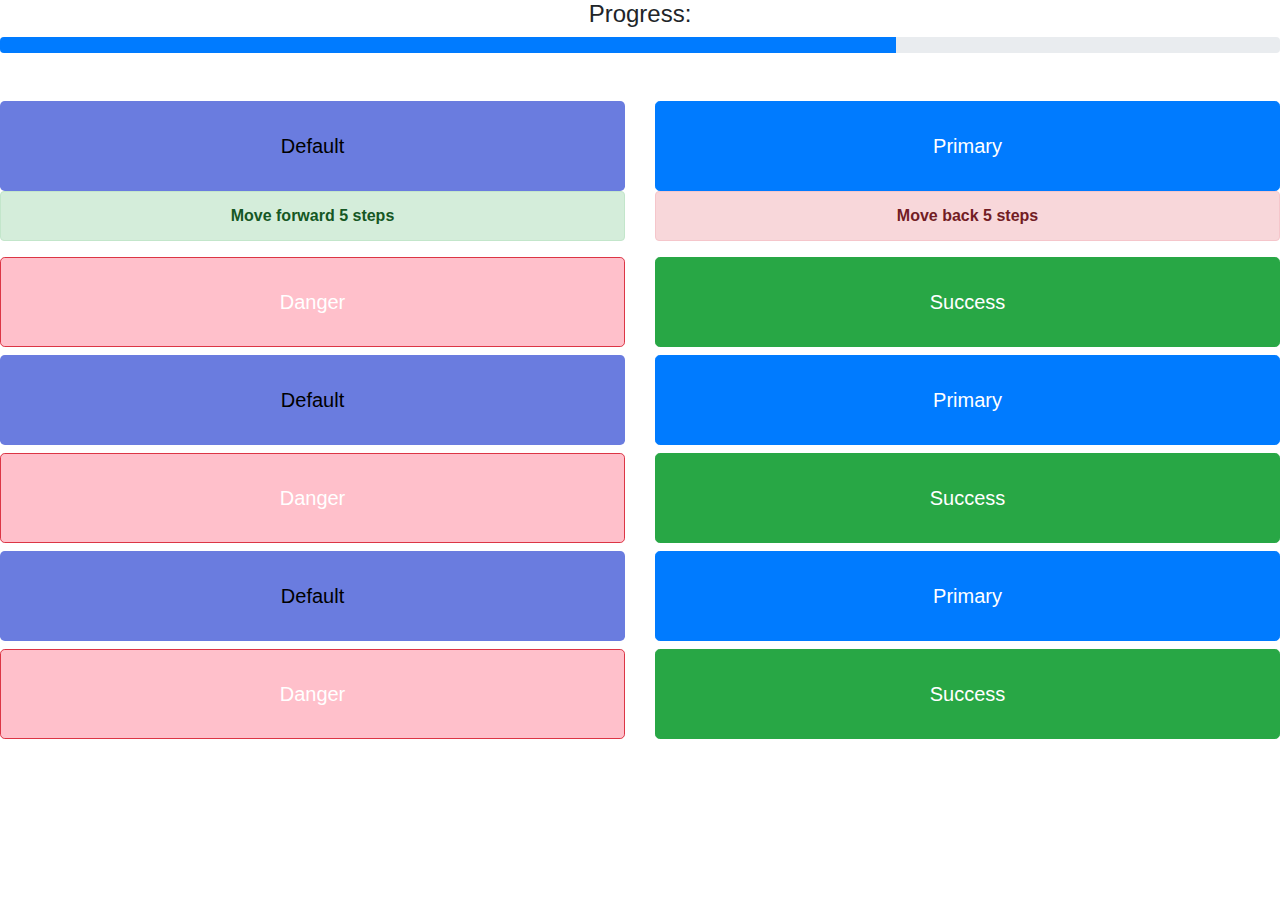
==== game.html @ 76229335 "Add files via upload" ====
<!doctype html>
<html lang="en">
  <head>
    <!-- Required meta tags -->
    <meta charset="utf-8">
    <meta name="viewport" content="width=device-width, initial-scale=1, shrink-to-fit=no">

    <!-- Bootstrap CSS -->
    <link rel="stylesheet" href="https://cdn.jsdelivr.net/npm/bootstrap@4.0.0/dist/css/bootstrap.min.css" integrity="sha384-Gn5384xqQ1aoWXA+058RXPxPg6fy4IWvTNh0E263XmFcJlSAwiGgFAW/dAiS6JXm" crossorigin="anonymous">

    <link rel="stylesheet" href="style2.css">

    <title>game</title>
  </head>
  <body>
    <h4>Progress:</h4>
    
    <div class="progress">
        <div class="progress-bar" role="progressbar" aria-valuenow="70"
        aria-valuemin="0" aria-valuemax="100" style="width:70%">
          <span class="sr-only">70% Complete</span>
        </div>
    </div> <br><br>

    <div class="row">
        <div class="col-sm-6">
            <button type="button" class="btn btn-default btn-lg btn-block">Default</button>
            <div class="alert alert-success">
                <strong>Move forward 5 steps</strong>
            </div>
            <button type="button" class="btn btn-danger btn-lg btn-block">Danger</button>
            <button type="button" class="btn btn-default btn-lg btn-block">Default</button>
            <button type="button" class="btn btn-danger btn-lg btn-block">Danger</button>
            <button type="button" class="btn btn-default btn-lg btn-block">Default</button>
            <button type="button" class="btn btn-danger btn-lg btn-block">Danger</button>
        </div>

        <div class="col-sm-6">
            <button type="button" class="btn btn-primary btn-lg btn-block">Primary</button>
            <div class="alert alert-danger">
                <strong>Move back 5 steps</strong>
            </div>
            <button type="button" class="btn btn-success btn-lg btn-block">Success</button>
            <button type="button" class="btn btn-primary btn-lg btn-block">Primary</button>
            <button type="button" class="btn btn-success btn-lg btn-block">Success</button>
            <button type="button" class="btn btn-primary btn-lg btn-block">Primary</button>
            <button type="button" class="btn btn-success btn-lg btn-block">Success</button>
        </div>
      </div>

    <!-- Optional JavaScript -->
    <!-- jQuery first, then Popper.js, then Bootstrap JS -->
    <script src="https://code.jquery.com/jquery-3.2.1.slim.min.js" integrity="sha384-KJ3o2DKtIkvYIK3UENzmM7KCkRr/rE9/Qpg6aAZGJwFDMVNA/GpGFF93hXpG5KkN" crossorigin="anonymous"></script>
    <script src="https://cdn.jsdelivr.net/npm/popper.js@1.12.9/dist/umd/popper.min.js" integrity="sha384-ApNbgh9B+Y1QKtv3Rn7W3mgPxhU9K/ScQsAP7hUibX39j7fakFPskvXusvfa0b4Q" crossorigin="anonymous"></script>
    <script src="https://cdn.jsdelivr.net/npm/bootstrap@4.0.0/dist/js/bootstrap.min.js" integrity="sha384-JZR6Spejh4U02d8jOt6vLEHfe/JQGiRRSQQxSfFWpi1MquVdAyjUar5+76PVCmYl" crossorigin="anonymous"></script>
  </body>
</html>
---- style2.css ----
body{
    text-align: center;
}

.btn-danger{
    background-color: pink;
}

.btn-default{
    background-color: rgba(47, 72, 211, 0.719);
}

.row button{
    height: 10vh;
}
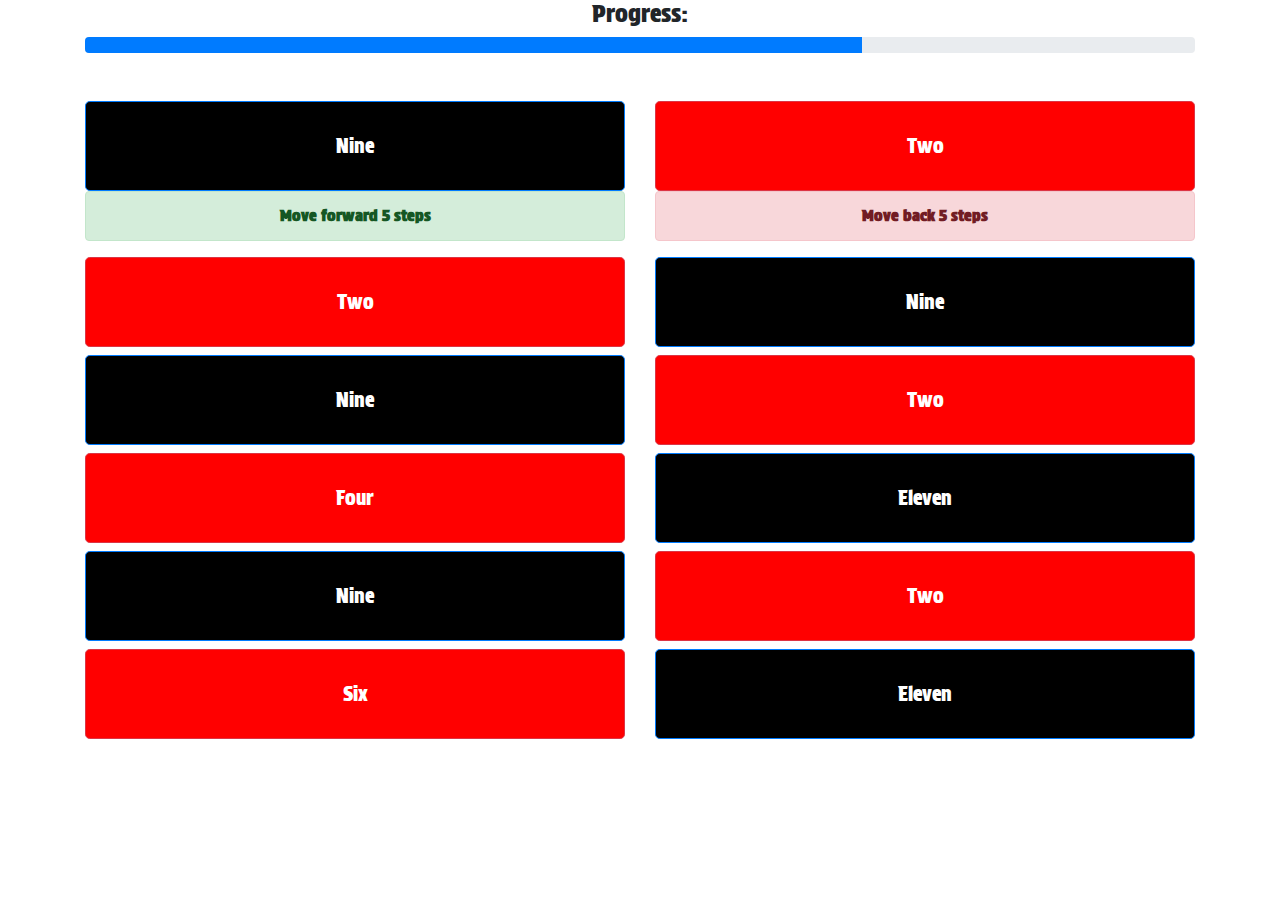
==== commit b2908f30: "Add files via upload" ====
--- a/game.html
+++ b/game.html
@@ -13,40 +13,44 @@
     <title>game</title>
   </head>
   <body>
-    <h4>Progress:</h4>
+    <div class="container">
+        <h4>Progress:</h4>
     
-    <div class="progress">
-        <div class="progress-bar" role="progressbar" aria-valuenow="70"
-        aria-valuemin="0" aria-valuemax="100" style="width:70%">
-          <span class="sr-only">70% Complete</span>
-        </div>
-    </div> <br><br>
+        <div class="progress">
+            <div class="progress-bar" role="progressbar" aria-valuenow="70"
+            aria-valuemin="0" aria-valuemax="100" style="width:70%">
+              <span class="sr-only">70% Complete</span>
+            </div>
+        </div> <br><br>
+    
+        <div class="row">
+            <div class="col-sm-6">
+                <button type="button" class="btn btn-primary btn-lg btn-block">Nine</button>
+                <div class="alert alert-success">
+                    <strong>Move forward 5 steps</strong>
+                </div>
+                <button type="button" class="btn btn-danger btn-lg btn-block">Two</button>
+                <button type="button" class="btn btn-primary btn-lg btn-block">Nine</button>
+                <button type="button" class="btn btn-danger btn-lg btn-block">Four</button>
+                <button type="button" class="btn btn-primary btn-lg btn-block">Nine</button>
+                <button type="button" class="btn btn-danger btn-lg btn-block">Six</button>
+            </div>
+    
+            <div class="col-sm-6">
+                <button type="button" class="btn btn-danger btn-lg btn-block">Two</button>
+                <div class="alert alert-danger">
+                    <strong>Move back 5 steps</strong>
+                </div>
+                <button type="button" class="btn btn-primary btn-lg btn-block">Nine</button>
+                <button type="button" class="btn btn-danger btn-lg btn-block">Two</button>
+                <button type="button" class="btn btn-primary btn-lg btn-block">Eleven</button>
+                <button type="button" class="btn btn-danger btn-lg btn-block">Two</button>
+                <button type="button" class="btn btn-primary btn-lg btn-block">Eleven</button>
+            </div>
+          </div>
 
-    <div class="row">
-        <div class="col-sm-6">
-            <button type="button" class="btn btn-default btn-lg btn-block">Default</button>
-            <div class="alert alert-success">
-                <strong>Move forward 5 steps</strong>
-            </div>
-            <button type="button" class="btn btn-danger btn-lg btn-block">Danger</button>
-            <button type="button" class="btn btn-default btn-lg btn-block">Default</button>
-            <button type="button" class="btn btn-danger btn-lg btn-block">Danger</button>
-            <button type="button" class="btn btn-default btn-lg btn-block">Default</button>
-            <button type="button" class="btn btn-danger btn-lg btn-block">Danger</button>
-        </div>
-
-        <div class="col-sm-6">
-            <button type="button" class="btn btn-primary btn-lg btn-block">Primary</button>
-            <div class="alert alert-danger">
-                <strong>Move back 5 steps</strong>
-            </div>
-            <button type="button" class="btn btn-success btn-lg btn-block">Success</button>
-            <button type="button" class="btn btn-primary btn-lg btn-block">Primary</button>
-            <button type="button" class="btn btn-success btn-lg btn-block">Success</button>
-            <button type="button" class="btn btn-primary btn-lg btn-block">Primary</button>
-            <button type="button" class="btn btn-success btn-lg btn-block">Success</button>
-        </div>
-      </div>
+    </div>
+  
 
     <!-- Optional JavaScript -->
     <!-- jQuery first, then Popper.js, then Bootstrap JS -->
--- a/style2.css
+++ b/style2.css
@@ -1,13 +1,18 @@
+@import url('https://fonts.googleapis.com/css2?family=Protest+Strike&display=swap');
+
 body{
     text-align: center;
+    font-family: 'Protest Strike', sans-serif;
 }
 
 .btn-danger{
-    background-color: pink;
+    background-color: red;
+    color: white;
 }
 
-.btn-default{
-    background-color: rgba(47, 72, 211, 0.719);
+.btn-primary{
+    background-color: black;
+    color: white;
 }
 
 .row button{
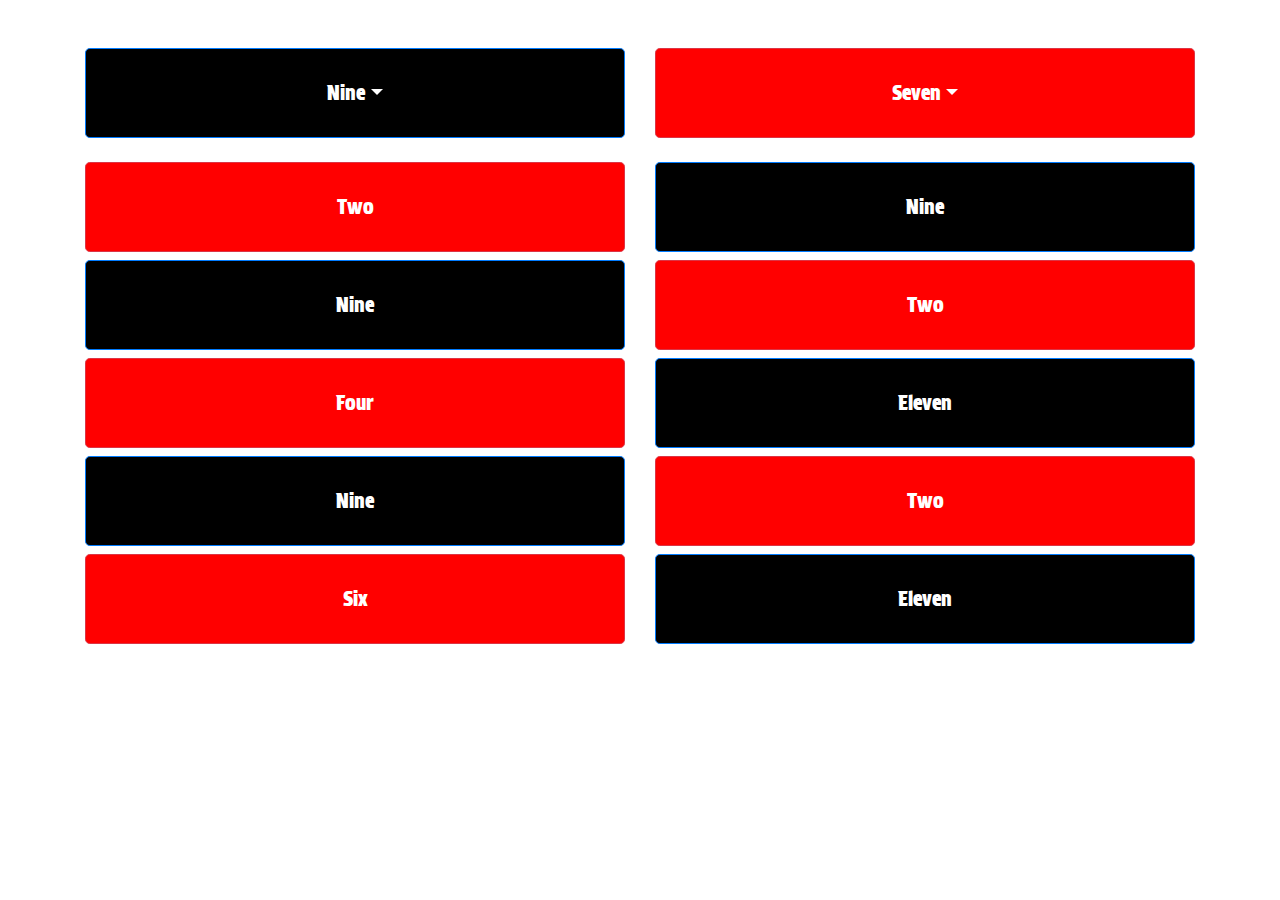
==== commit 0640409d: "Add files via upload" ====
--- a/game.html
+++ b/game.html
@@ -14,21 +14,20 @@
   </head>
   <body>
     <div class="container">
-        <h4>Progress:</h4>
-    
-        <div class="progress">
-            <div class="progress-bar" role="progressbar" aria-valuenow="70"
-            aria-valuemin="0" aria-valuemax="100" style="width:70%">
-              <span class="sr-only">70% Complete</span>
-            </div>
-        </div> <br><br>
+        <br><br>
     
         <div class="row">
             <div class="col-sm-6">
-                <button type="button" class="btn btn-primary btn-lg btn-block">Nine</button>
-                <div class="alert alert-success">
-                    <strong>Move forward 5 steps</strong>
-                </div>
+                <div class="dropdown">
+                    <button type="button" class="btn btn-primary btn-lg btn-block dropdown-toggle" data-toggle="dropdown">Nine</button>
+                    <span class="caret"></span></button>
+                    <div class="dropdown-menu">
+                      <div class="alert">
+                        <strong>Move forward 5 steps</strong>
+                    </div>
+                    </div>
+                  </div>
+                  <br>
                 <button type="button" class="btn btn-danger btn-lg btn-block">Two</button>
                 <button type="button" class="btn btn-primary btn-lg btn-block">Nine</button>
                 <button type="button" class="btn btn-danger btn-lg btn-block">Four</button>
@@ -37,10 +36,16 @@
             </div>
     
             <div class="col-sm-6">
-                <button type="button" class="btn btn-danger btn-lg btn-block">Two</button>
-                <div class="alert alert-danger">
-                    <strong>Move back 5 steps</strong>
-                </div>
+                <div class="dropdown">
+                    <button type="button" class="btn btn-danger btn-lg btn-block dropdown-toggle" data-toggle="dropdown">Seven</button>
+                    <span class="caret"></span></button>
+                    <div class="dropdown-menu">
+                        <div class="alert">
+                            <strong>Move back 5 steps</strong>
+                        </div>
+                    </div>
+                  </div>
+                  <br>
                 <button type="button" class="btn btn-primary btn-lg btn-block">Nine</button>
                 <button type="button" class="btn btn-danger btn-lg btn-block">Two</button>
                 <button type="button" class="btn btn-primary btn-lg btn-block">Eleven</button>
@@ -51,6 +56,7 @@
 
     </div>
   
+    <script type="text/javascript" src="script.js"></script>
 
     <!-- Optional JavaScript -->
     <!-- jQuery first, then Popper.js, then Bootstrap JS -->
--- a/style2.css
+++ b/style2.css
@@ -4,17 +4,19 @@
     text-align: center;
     font-family: 'Protest Strike', sans-serif;
 }
-
 .btn-danger{
     background-color: red;
     color: white;
 }
-
 .btn-primary{
     background-color: black;
     color: white;
 }
-
 .row button{
     height: 10vh;
+}
+
+.dropdown-menu{
+    width: 65vh;
+    height: 8vh;
 }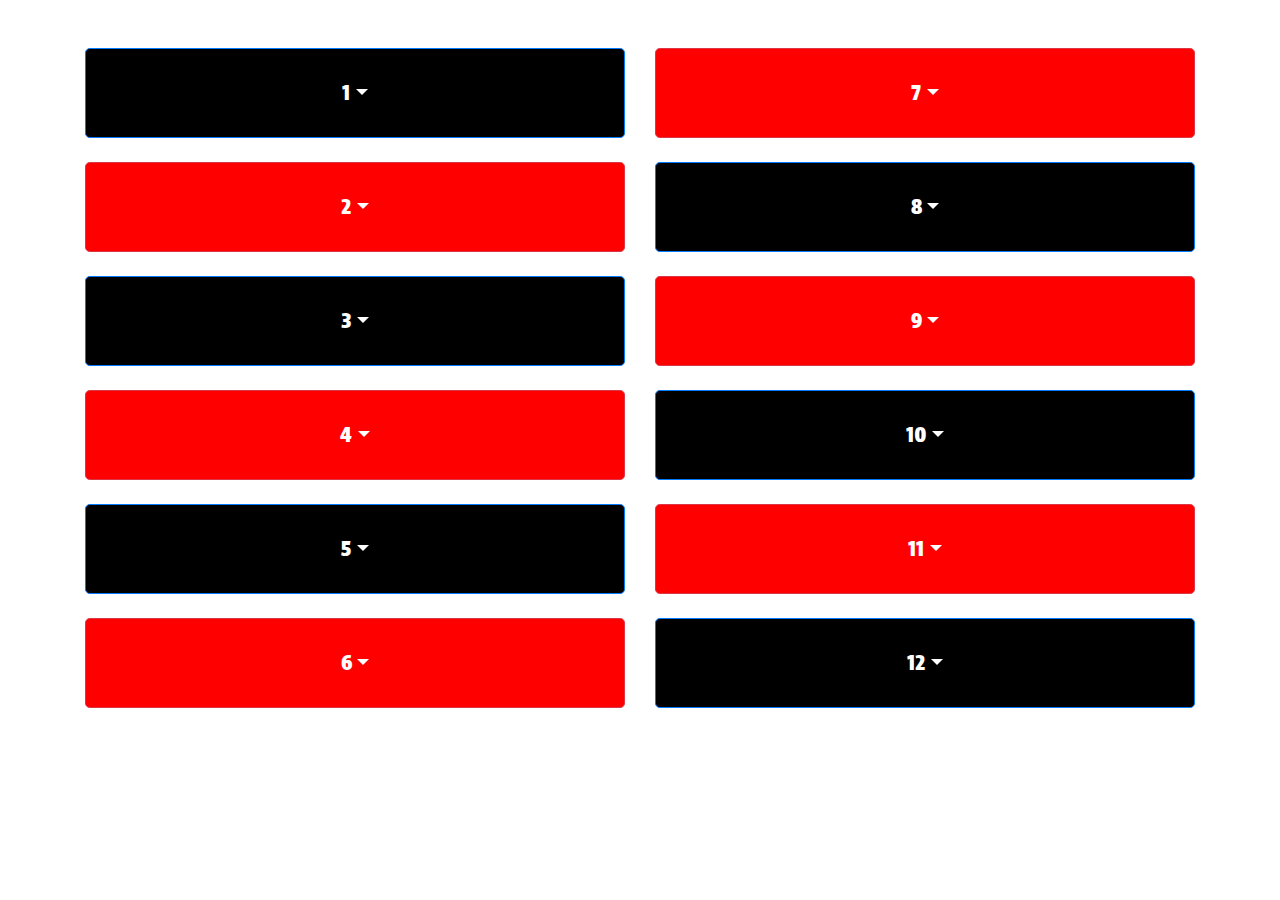
==== commit 8076ec7e: "Add files via upload" ====
--- a/game.html
+++ b/game.html
@@ -19,38 +19,128 @@
         <div class="row">
             <div class="col-sm-6">
                 <div class="dropdown">
-                    <button type="button" class="btn btn-primary btn-lg btn-block dropdown-toggle" data-toggle="dropdown">Nine</button>
-                    <span class="caret"></span></button>
+                    <button type="button" class="btn btn-primary btn-lg btn-block dropdown-toggle" data-toggle="dropdown" onclick = "displayNumber()">1</button>
+                    <!-- <span class="caret"></span></button> -->
                     <div class="dropdown-menu">
-                      <div class="alert">
-                        <strong>Move forward 5 steps</strong>
+                      <div class="alert alert-success">
+                        <div id="number1"></div>
                     </div>
                     </div>
                   </div>
                   <br>
-                <button type="button" class="btn btn-danger btn-lg btn-block">Two</button>
-                <button type="button" class="btn btn-primary btn-lg btn-block">Nine</button>
-                <button type="button" class="btn btn-danger btn-lg btn-block">Four</button>
-                <button type="button" class="btn btn-primary btn-lg btn-block">Nine</button>
-                <button type="button" class="btn btn-danger btn-lg btn-block">Six</button>
+                  <div class="dropdown">
+                    <button type="button" class="btn btn-danger btn-lg btn-block dropdown-toggle" data-toggle="dropdown" onclick = "displayNumber()">2</button>
+                    <span class="caret"></span></button>
+                    <div class="dropdown-menu">
+                        <div class="alert alert-success">
+                          <div id="number2"></div>
+                        </div>
+                    </div>
+                  </div>
+                  <br>
+                <div class="dropdown">
+                    <button type="button" class="btn btn-primary btn-lg btn-block dropdown-toggle" data-toggle="dropdown" onclick = "displayNumber()">3</button>
+                    <span class="caret"></span></button>
+                    <div class="dropdown-menu">
+                      <div class="alert alert-danger">
+                        <div id="number3"></div>
+                    </div>
+                    </div>
+                  </div>
+                  <br>
+                  <div class="dropdown">
+                    <button type="button" class="btn btn-danger btn-lg btn-block dropdown-toggle" data-toggle="dropdown" onclick = "displayNumber()">4</button>
+                    <span class="caret"></span></button>
+                    <div class="dropdown-menu">
+                        <div class="alert alert-success">
+                          <div id="number4"></div>
+                        </div>
+                    </div>
+                  </div>
+                  <br>
+                <div class="dropdown">
+                    <button type="button" class="btn btn-primary btn-lg btn-block dropdown-toggle" data-toggle="dropdown" onclick = "displayNumber()">5</button>
+                    <span class="caret"></span></button>
+                    <div class="dropdown-menu">
+                      <div class="alert alert-success">
+                        <div id="number5"></div>
+                    </div>
+                    </div>
+                  </div>
+                  <br>
+                  <div class="dropdown">
+                    <button type="button" class="btn btn-danger btn-lg btn-block dropdown-toggle" data-toggle="dropdown" onclick = "displayNumber()">6</button>
+                    <span class="caret"></span></button>
+                    <div class="dropdown-menu">
+                        <div class="alert alert-success">
+                          <div id="number6"></div>
+                        </div>
+                    </div>
+                  </div>
+                  <br>
             </div>
     
             <div class="col-sm-6">
                 <div class="dropdown">
-                    <button type="button" class="btn btn-danger btn-lg btn-block dropdown-toggle" data-toggle="dropdown">Seven</button>
+                    <button type="button" class="btn btn-danger btn-lg btn-block dropdown-toggle" data-toggle="dropdown" onclick = "displayNumber()">7</button>
                     <span class="caret"></span></button>
                     <div class="dropdown-menu">
-                        <div class="alert">
-                            <strong>Move back 5 steps</strong>
+                        <div class="alert alert-danger">
+                          <div id="number7"></div>
                         </div>
                     </div>
                   </div>
                   <br>
-                <button type="button" class="btn btn-primary btn-lg btn-block">Nine</button>
-                <button type="button" class="btn btn-danger btn-lg btn-block">Two</button>
-                <button type="button" class="btn btn-primary btn-lg btn-block">Eleven</button>
-                <button type="button" class="btn btn-danger btn-lg btn-block">Two</button>
-                <button type="button" class="btn btn-primary btn-lg btn-block">Eleven</button>
+                  <div class="dropdown">
+                    <button type="button" class="btn btn-primary btn-lg btn-block dropdown-toggle" data-toggle="dropdown" onclick = "displayNumber()">8</button>
+                    <span class="caret"></span></button>
+                    <div class="dropdown-menu">
+                      <div class="alert alert-success">
+                        <div id="number8"></div>
+                    </div>
+                    </div>
+                  </div>
+                  <br>
+                <div class="dropdown">
+                    <button type="button" class="btn btn-danger btn-lg btn-block dropdown-toggle" data-toggle="dropdown" onclick = "displayNumber()">9</button>
+                    <span class="caret"></span></button>
+                    <div class="dropdown-menu">
+                        <div class="alert alert-success">
+                          <div id="number9"></div>
+                        </div>
+                    </div>
+                  </div>
+                  <br>
+                  <div class="dropdown">
+                    <button type="button" class="btn btn-primary btn-lg btn-block dropdown-toggle" data-toggle="dropdown" onclick = "displayNumber()">10</button>
+                    <span class="caret"></span></button>
+                    <div class="dropdown-menu">
+                      <div class="alert alert-success">
+                        <div id="number10"></div>
+                    </div>
+                    </div>
+                  </div>
+                  <br>
+                <div class="dropdown">
+                    <button type="button" class="btn btn-danger btn-lg btn-block dropdown-toggle" data-toggle="dropdown" onclick = "displayNumber()">11</button>
+                    <span class="caret"></span></button>
+                    <div class="dropdown-menu">
+                        <div class="alert alert-danger">
+                          <div id="number11"></div>
+                        </div>
+                    </div>
+                  </div>
+                  <br>
+                  <div class="dropdown">
+                    <button type="button" class="btn btn-primary btn-lg btn-block dropdown-toggle" data-toggle="dropdown" onclick = "displayNumber()">12</button>
+                    <span class="caret"></span></button>
+                    <div class="dropdown-menu">
+                      <div class="alert alert-success">
+                        <div id="number12"></div>
+                    </div>
+                    </div>
+                  </div>
+                  <br>
             </div>
           </div>
 
--- a/style2.css
+++ b/style2.css
@@ -19,4 +19,4 @@
 .dropdown-menu{
     width: 65vh;
     height: 8vh;
-}+}
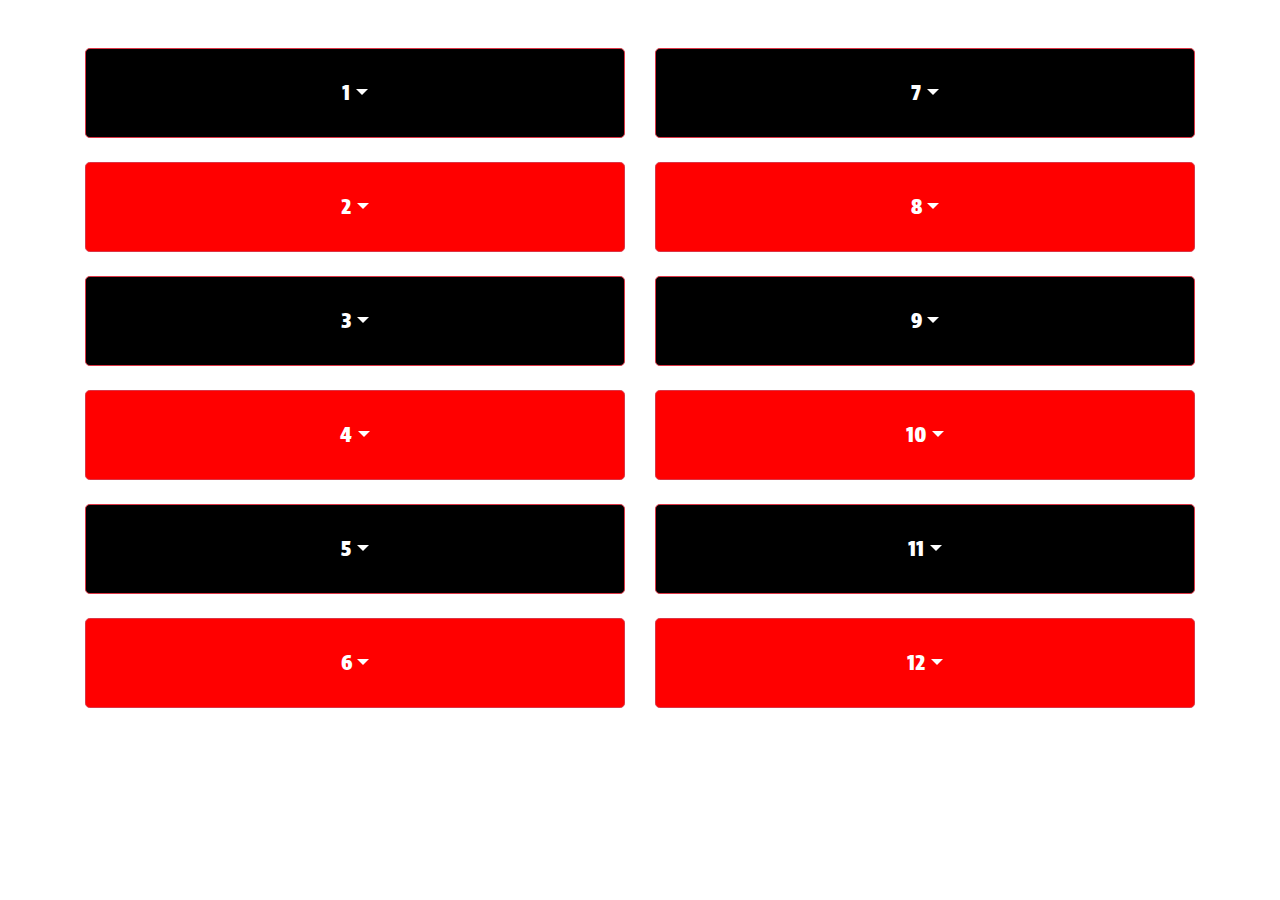
==== commit d5cdb6b3: "Add files via upload" ====
--- a/game.html
+++ b/game.html
@@ -19,8 +19,7 @@
         <div class="row">
             <div class="col-sm-6">
                 <div class="dropdown">
-                    <button type="button" class="btn btn-primary btn-lg btn-block dropdown-toggle" data-toggle="dropdown" onclick = "displayNumber()">1</button>
-                    <!-- <span class="caret"></span></button> -->
+                    <button type="button" id="buttonColor" class="btn btn-danger btn-lg btn-block dropdown-toggle" data-toggle="dropdown" onclick = "displayNumber()">1</button>
                     <div class="dropdown-menu">
                       <div class="alert alert-success">
                         <div id="number1"></div>
@@ -30,7 +29,6 @@
                   <br>
                   <div class="dropdown">
                     <button type="button" class="btn btn-danger btn-lg btn-block dropdown-toggle" data-toggle="dropdown" onclick = "displayNumber()">2</button>
-                    <span class="caret"></span></button>
                     <div class="dropdown-menu">
                         <div class="alert alert-success">
                           <div id="number2"></div>
@@ -39,8 +37,7 @@
                   </div>
                   <br>
                 <div class="dropdown">
-                    <button type="button" class="btn btn-primary btn-lg btn-block dropdown-toggle" data-toggle="dropdown" onclick = "displayNumber()">3</button>
-                    <span class="caret"></span></button>
+                    <button type="button" id="buttonColor" class="btn btn-danger btn-lg btn-block dropdown-toggle" data-toggle="dropdown" onclick = "displayNumber()">3</button>
                     <div class="dropdown-menu">
                       <div class="alert alert-danger">
                         <div id="number3"></div>
@@ -50,7 +47,6 @@
                   <br>
                   <div class="dropdown">
                     <button type="button" class="btn btn-danger btn-lg btn-block dropdown-toggle" data-toggle="dropdown" onclick = "displayNumber()">4</button>
-                    <span class="caret"></span></button>
                     <div class="dropdown-menu">
                         <div class="alert alert-success">
                           <div id="number4"></div>
@@ -59,8 +55,7 @@
                   </div>
                   <br>
                 <div class="dropdown">
-                    <button type="button" class="btn btn-primary btn-lg btn-block dropdown-toggle" data-toggle="dropdown" onclick = "displayNumber()">5</button>
-                    <span class="caret"></span></button>
+                    <button type="button" id="buttonColor" class="btn btn-danger btn-lg btn-block dropdown-toggle" data-toggle="dropdown" onclick = "displayNumber()">5</button>
                     <div class="dropdown-menu">
                       <div class="alert alert-success">
                         <div id="number5"></div>
@@ -70,7 +65,6 @@
                   <br>
                   <div class="dropdown">
                     <button type="button" class="btn btn-danger btn-lg btn-block dropdown-toggle" data-toggle="dropdown" onclick = "displayNumber()">6</button>
-                    <span class="caret"></span></button>
                     <div class="dropdown-menu">
                         <div class="alert alert-success">
                           <div id="number6"></div>
@@ -82,8 +76,7 @@
     
             <div class="col-sm-6">
                 <div class="dropdown">
-                    <button type="button" class="btn btn-danger btn-lg btn-block dropdown-toggle" data-toggle="dropdown" onclick = "displayNumber()">7</button>
-                    <span class="caret"></span></button>
+                    <button type="button" id="buttonColor" class="btn btn-danger btn-lg btn-block dropdown-toggle" data-toggle="dropdown" onclick = "displayNumber()">7</button>
                     <div class="dropdown-menu">
                         <div class="alert alert-danger">
                           <div id="number7"></div>
@@ -92,8 +85,7 @@
                   </div>
                   <br>
                   <div class="dropdown">
-                    <button type="button" class="btn btn-primary btn-lg btn-block dropdown-toggle" data-toggle="dropdown" onclick = "displayNumber()">8</button>
-                    <span class="caret"></span></button>
+                    <button type="button" class="btn btn-danger btn-lg btn-block dropdown-toggle" data-toggle="dropdown" onclick = "displayNumber()">8</button>
                     <div class="dropdown-menu">
                       <div class="alert alert-success">
                         <div id="number8"></div>
@@ -102,8 +94,7 @@
                   </div>
                   <br>
                 <div class="dropdown">
-                    <button type="button" class="btn btn-danger btn-lg btn-block dropdown-toggle" data-toggle="dropdown" onclick = "displayNumber()">9</button>
-                    <span class="caret"></span></button>
+                    <button type="button" id="buttonColor" class="btn btn-danger btn-lg btn-block dropdown-toggle" data-toggle="dropdown" onclick = "displayNumber()">9</button>
                     <div class="dropdown-menu">
                         <div class="alert alert-success">
                           <div id="number9"></div>
@@ -112,8 +103,7 @@
                   </div>
                   <br>
                   <div class="dropdown">
-                    <button type="button" class="btn btn-primary btn-lg btn-block dropdown-toggle" data-toggle="dropdown" onclick = "displayNumber()">10</button>
-                    <span class="caret"></span></button>
+                    <button type="button" class="btn btn-danger btn-lg btn-block dropdown-toggle" data-toggle="dropdown" onclick = "displayNumber()">10</button>
                     <div class="dropdown-menu">
                       <div class="alert alert-success">
                         <div id="number10"></div>
@@ -122,8 +112,7 @@
                   </div>
                   <br>
                 <div class="dropdown">
-                    <button type="button" class="btn btn-danger btn-lg btn-block dropdown-toggle" data-toggle="dropdown" onclick = "displayNumber()">11</button>
-                    <span class="caret"></span></button>
+                    <button type="button" id="buttonColor" class="btn btn-danger btn-lg btn-block dropdown-toggle" data-toggle="dropdown" onclick = "displayNumber()">11</button>
                     <div class="dropdown-menu">
                         <div class="alert alert-danger">
                           <div id="number11"></div>
@@ -132,8 +121,7 @@
                   </div>
                   <br>
                   <div class="dropdown">
-                    <button type="button" class="btn btn-primary btn-lg btn-block dropdown-toggle" data-toggle="dropdown" onclick = "displayNumber()">12</button>
-                    <span class="caret"></span></button>
+                    <button type="button" class="btn btn-danger btn-lg btn-block dropdown-toggle" data-toggle="dropdown" onclick = "displayNumber()">12</button>
                     <div class="dropdown-menu">
                       <div class="alert alert-success">
                         <div id="number12"></div>
--- a/style2.css
+++ b/style2.css
@@ -8,15 +8,14 @@
     background-color: red;
     color: white;
 }
-.btn-primary{
+#buttonColor{
     background-color: black;
     color: white;
 }
 .row button{
     height: 10vh;
 }
-
 .dropdown-menu{
-    width: 65vh;
+    width: 100%;
     height: 8vh;
 }
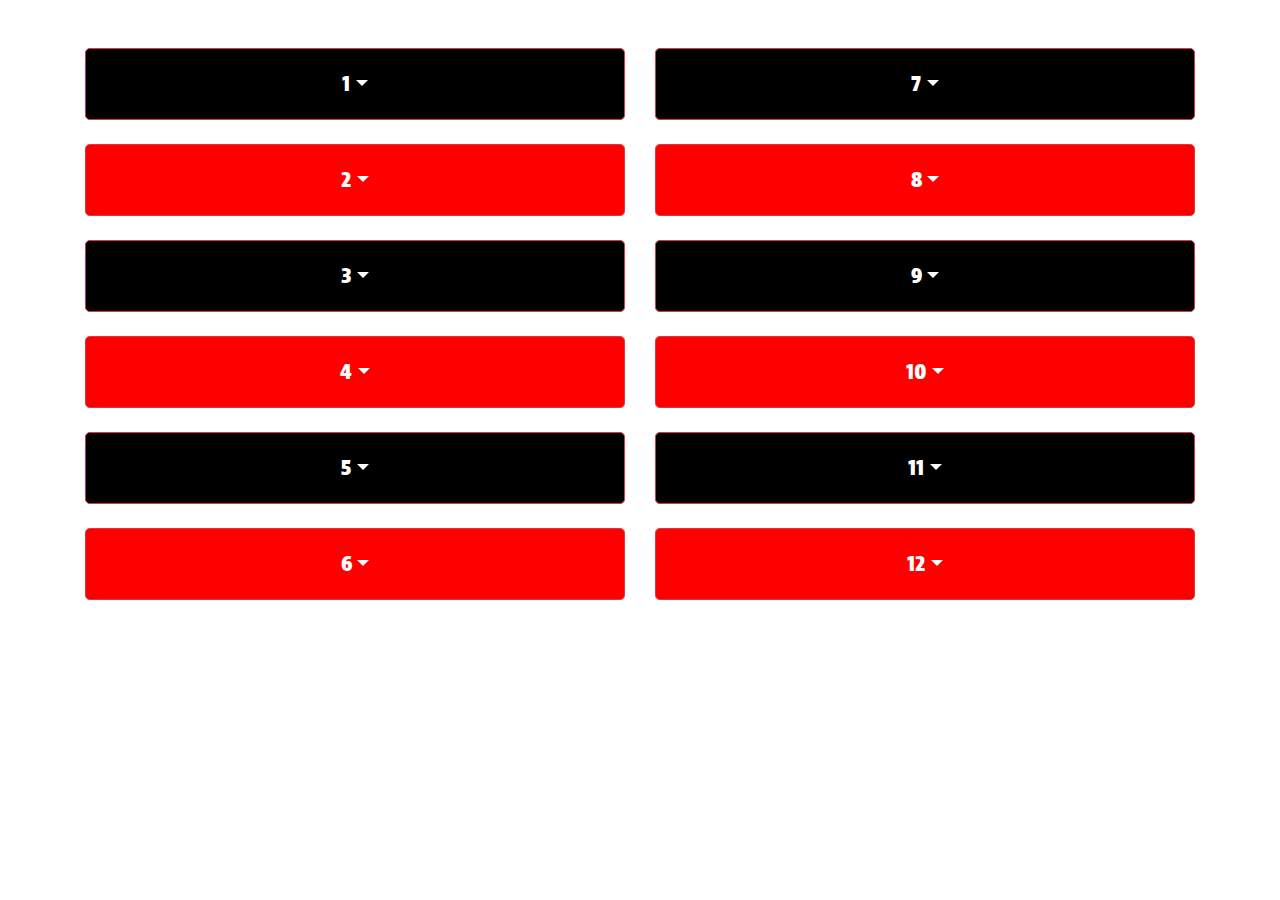
==== commit 84541223: "Add files via upload" ====
--- a/game.html
+++ b/game.html
@@ -1,15 +1,10 @@
 <!doctype html>
 <html lang="en">
   <head>
-    <!-- Required meta tags -->
     <meta charset="utf-8">
     <meta name="viewport" content="width=device-width, initial-scale=1, shrink-to-fit=no">
-
-    <!-- Bootstrap CSS -->
     <link rel="stylesheet" href="https://cdn.jsdelivr.net/npm/bootstrap@4.0.0/dist/css/bootstrap.min.css" integrity="sha384-Gn5384xqQ1aoWXA+058RXPxPg6fy4IWvTNh0E263XmFcJlSAwiGgFAW/dAiS6JXm" crossorigin="anonymous">
-
     <link rel="stylesheet" href="style2.css">
-
     <title>game</title>
   </head>
   <body>
--- a/style2.css
+++ b/style2.css
@@ -13,9 +13,12 @@
     color: white;
 }
 .row button{
-    height: 10vh;
+    height: 8vh;
 }
 .dropdown-menu{
     width: 100%;
     height: 8vh;
 }
+#number1, #number2, #number3, #number4, #number5, #number6, #number7, #number8, #number9, #number10, #number11, #number12{
+    font-size: 2.3vh;
+}
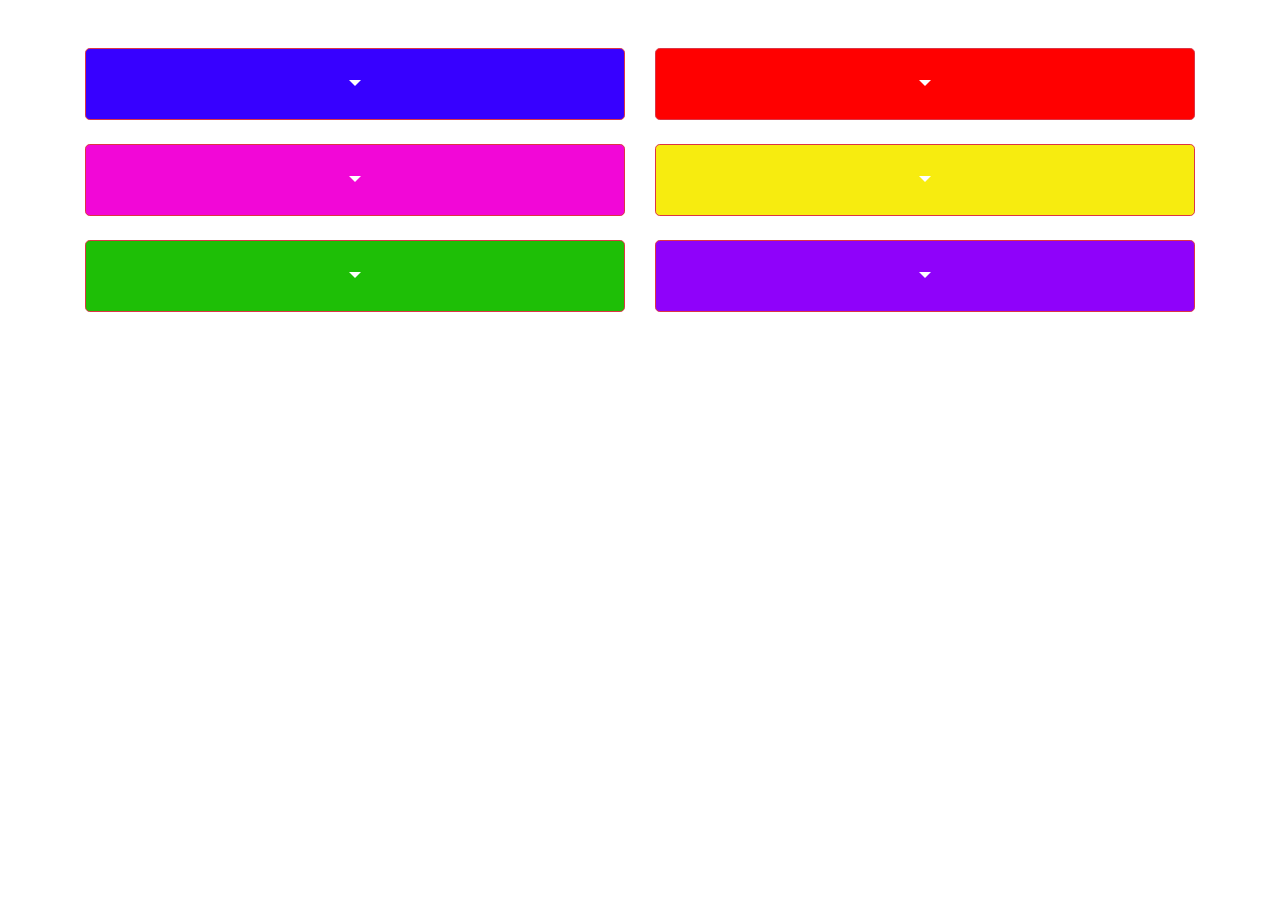
==== commit 6e7d27c3: "Add files via upload" ====
--- a/game.html
+++ b/game.html
@@ -13,17 +13,16 @@
     
         <div class="row">
             <div class="col-sm-6">
-                <div class="dropdown">
-                    <button type="button" id="buttonColor" class="btn btn-danger btn-lg btn-block dropdown-toggle" data-toggle="dropdown" onclick = "displayNumber()">1</button>
+                <!-- <div class="dropdown">
+                    <button type="button" id="buttonColor" class="btn btn-danger btn-lg btn-block dropdown-toggle" data-toggle="dropdown" onclick = "displayNumber()"></button>
                     <div class="dropdown-menu">
                       <div class="alert alert-success">
                         <div id="number1"></div>
                     </div>
                     </div>
-                  </div>
-                  <br>
+                  </div> -->
                   <div class="dropdown">
-                    <button type="button" class="btn btn-danger btn-lg btn-block dropdown-toggle" data-toggle="dropdown" onclick = "displayNumber()">2</button>
+                    <button type="button" id="color1" class="btn btn-danger btn-lg btn-block dropdown-toggle" data-toggle="dropdown" onclick = "displayNumber()"></button>
                     <div class="dropdown-menu">
                         <div class="alert alert-success">
                           <div id="number2"></div>
@@ -31,35 +30,33 @@
                     </div>
                   </div>
                   <br>
-                <div class="dropdown">
-                    <button type="button" id="buttonColor" class="btn btn-danger btn-lg btn-block dropdown-toggle" data-toggle="dropdown" onclick = "displayNumber()">3</button>
+                <!-- <div class="dropdown">
+                    <button type="button" id="buttonColor" class="btn btn-danger btn-lg btn-block dropdown-toggle" data-toggle="dropdown" onclick = "displayNumber()"></button>
                     <div class="dropdown-menu">
                       <div class="alert alert-danger">
                         <div id="number3"></div>
                     </div>
                     </div>
-                  </div>
-                  <br>
+                  </div> -->
                   <div class="dropdown">
-                    <button type="button" class="btn btn-danger btn-lg btn-block dropdown-toggle" data-toggle="dropdown" onclick = "displayNumber()">4</button>
+                    <button type="button" id = "color2" class="btn btn-danger btn-lg btn-block dropdown-toggle" data-toggle="dropdown" onclick = "displayNumber()"></button>
                     <div class="dropdown-menu">
-                        <div class="alert alert-success">
+                        <div class="alert alert-danger">
                           <div id="number4"></div>
                         </div>
                     </div>
                   </div>
                   <br>
-                <div class="dropdown">
-                    <button type="button" id="buttonColor" class="btn btn-danger btn-lg btn-block dropdown-toggle" data-toggle="dropdown" onclick = "displayNumber()">5</button>
+                <!-- <div class="dropdown">
+                    <button type="button" id="buttonColor" class="btn btn-danger btn-lg btn-block dropdown-toggle" data-toggle="dropdown" onclick = "displayNumber()"></button>
                     <div class="dropdown-menu">
                       <div class="alert alert-success">
                         <div id="number5"></div>
                     </div>
                     </div>
-                  </div>
-                  <br>
+                  </div> -->
                   <div class="dropdown">
-                    <button type="button" class="btn btn-danger btn-lg btn-block dropdown-toggle" data-toggle="dropdown" onclick = "displayNumber()">6</button>
+                    <button type="button" id = "color3" class="btn btn-danger btn-lg btn-block dropdown-toggle" data-toggle="dropdown" onclick = "displayNumber()"></button>
                     <div class="dropdown-menu">
                         <div class="alert alert-success">
                           <div id="number6"></div>
@@ -70,17 +67,16 @@
             </div>
     
             <div class="col-sm-6">
-                <div class="dropdown">
-                    <button type="button" id="buttonColor" class="btn btn-danger btn-lg btn-block dropdown-toggle" data-toggle="dropdown" onclick = "displayNumber()">7</button>
+                <!-- <div class="dropdown">
+                    <button type="button" id="buttonColor" class="btn btn-danger btn-lg btn-block dropdown-toggle" data-toggle="dropdown" onclick = "displayNumber()"></button>
                     <div class="dropdown-menu">
                         <div class="alert alert-danger">
                           <div id="number7"></div>
                         </div>
                     </div>
-                  </div>
-                  <br>
+                  </div> -->
                   <div class="dropdown">
-                    <button type="button" class="btn btn-danger btn-lg btn-block dropdown-toggle" data-toggle="dropdown" onclick = "displayNumber()">8</button>
+                    <button type="button" class="btn btn-danger btn-lg btn-block dropdown-toggle" data-toggle="dropdown" onclick = "displayNumber()"></button>
                     <div class="dropdown-menu">
                       <div class="alert alert-success">
                         <div id="number8"></div>
@@ -88,17 +84,16 @@
                     </div>
                   </div>
                   <br>
-                <div class="dropdown">
-                    <button type="button" id="buttonColor" class="btn btn-danger btn-lg btn-block dropdown-toggle" data-toggle="dropdown" onclick = "displayNumber()">9</button>
+                <!-- <div class="dropdown">
+                    <button type="button" id="buttonColor" class="btn btn-danger btn-lg btn-block dropdown-toggle" data-toggle="dropdown" onclick = "displayNumber()"></button>
                     <div class="dropdown-menu">
                         <div class="alert alert-success">
                           <div id="number9"></div>
                         </div>
                     </div>
-                  </div>
-                  <br>
+                  </div> -->
                   <div class="dropdown">
-                    <button type="button" class="btn btn-danger btn-lg btn-block dropdown-toggle" data-toggle="dropdown" onclick = "displayNumber()">10</button>
+                    <button type="button" id = "color5" class="btn btn-danger btn-lg btn-block dropdown-toggle" data-toggle="dropdown" onclick = "displayNumber()"></button>
                     <div class="dropdown-menu">
                       <div class="alert alert-success">
                         <div id="number10"></div>
@@ -106,19 +101,18 @@
                     </div>
                   </div>
                   <br>
-                <div class="dropdown">
-                    <button type="button" id="buttonColor" class="btn btn-danger btn-lg btn-block dropdown-toggle" data-toggle="dropdown" onclick = "displayNumber()">11</button>
+                <!-- <div class="dropdown">
+                    <button type="button" id="buttonColor" class="btn btn-danger btn-lg btn-block dropdown-toggle" data-toggle="dropdown" onclick = "displayNumber()"></button>
                     <div class="dropdown-menu">
                         <div class="alert alert-danger">
                           <div id="number11"></div>
                         </div>
                     </div>
-                  </div>
-                  <br>
+                  </div> -->
                   <div class="dropdown">
-                    <button type="button" class="btn btn-danger btn-lg btn-block dropdown-toggle" data-toggle="dropdown" onclick = "displayNumber()">12</button>
+                    <button type="button" id = "color4" class="btn btn-danger btn-lg btn-block dropdown-toggle" data-toggle="dropdown" onclick = "displayNumber()"></button>
                     <div class="dropdown-menu">
-                      <div class="alert alert-success">
+                      <div class="alert alert-danger">
                         <div id="number12"></div>
                     </div>
                     </div>
@@ -131,8 +125,6 @@
   
     <script type="text/javascript" src="script.js"></script>
 
-    <!-- Optional JavaScript -->
-    <!-- jQuery first, then Popper.js, then Bootstrap JS -->
     <script src="https://code.jquery.com/jquery-3.2.1.slim.min.js" integrity="sha384-KJ3o2DKtIkvYIK3UENzmM7KCkRr/rE9/Qpg6aAZGJwFDMVNA/GpGFF93hXpG5KkN" crossorigin="anonymous"></script>
     <script src="https://cdn.jsdelivr.net/npm/popper.js@1.12.9/dist/umd/popper.min.js" integrity="sha384-ApNbgh9B+Y1QKtv3Rn7W3mgPxhU9K/ScQsAP7hUibX39j7fakFPskvXusvfa0b4Q" crossorigin="anonymous"></script>
     <script src="https://cdn.jsdelivr.net/npm/bootstrap@4.0.0/dist/js/bootstrap.min.js" integrity="sha384-JZR6Spejh4U02d8jOt6vLEHfe/JQGiRRSQQxSfFWpi1MquVdAyjUar5+76PVCmYl" crossorigin="anonymous"></script>
--- a/style2.css
+++ b/style2.css
@@ -22,3 +22,18 @@
 #number1, #number2, #number3, #number4, #number5, #number6, #number7, #number8, #number9, #number10, #number11, #number12{
     font-size: 2.3vh;
 }
+#color1{
+    background-color: rgb(55, 0, 255);
+}
+#color2{
+    background-color: #f207d7;
+}
+#color3{
+    background-color: #1ebf06;
+}
+#color4{
+    background-color: #8f02fa;
+}
+#color5{
+    background-color: #f7ec0f;
+}
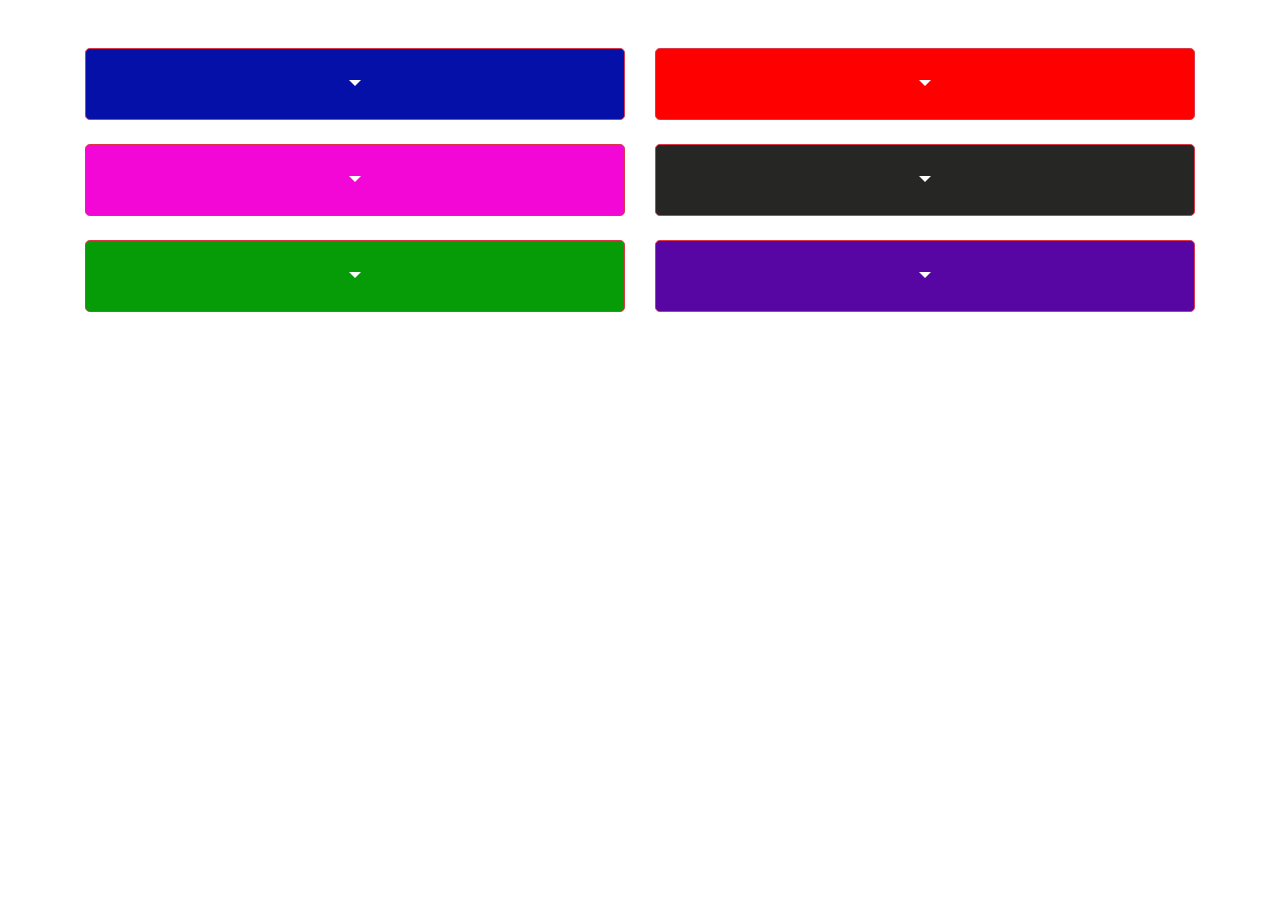
==== commit c6c9922f: "Add files via upload" ====
--- a/game.html
+++ b/game.html
@@ -13,14 +13,6 @@
     
         <div class="row">
             <div class="col-sm-6">
-                <!-- <div class="dropdown">
-                    <button type="button" id="buttonColor" class="btn btn-danger btn-lg btn-block dropdown-toggle" data-toggle="dropdown" onclick = "displayNumber()"></button>
-                    <div class="dropdown-menu">
-                      <div class="alert alert-success">
-                        <div id="number1"></div>
-                    </div>
-                    </div>
-                  </div> -->
                   <div class="dropdown">
                     <button type="button" id="color1" class="btn btn-danger btn-lg btn-block dropdown-toggle" data-toggle="dropdown" onclick = "displayNumber()"></button>
                     <div class="dropdown-menu">
@@ -30,14 +22,6 @@
                     </div>
                   </div>
                   <br>
-                <!-- <div class="dropdown">
-                    <button type="button" id="buttonColor" class="btn btn-danger btn-lg btn-block dropdown-toggle" data-toggle="dropdown" onclick = "displayNumber()"></button>
-                    <div class="dropdown-menu">
-                      <div class="alert alert-danger">
-                        <div id="number3"></div>
-                    </div>
-                    </div>
-                  </div> -->
                   <div class="dropdown">
                     <button type="button" id = "color2" class="btn btn-danger btn-lg btn-block dropdown-toggle" data-toggle="dropdown" onclick = "displayNumber()"></button>
                     <div class="dropdown-menu">
@@ -47,14 +31,6 @@
                     </div>
                   </div>
                   <br>
-                <!-- <div class="dropdown">
-                    <button type="button" id="buttonColor" class="btn btn-danger btn-lg btn-block dropdown-toggle" data-toggle="dropdown" onclick = "displayNumber()"></button>
-                    <div class="dropdown-menu">
-                      <div class="alert alert-success">
-                        <div id="number5"></div>
-                    </div>
-                    </div>
-                  </div> -->
                   <div class="dropdown">
                     <button type="button" id = "color3" class="btn btn-danger btn-lg btn-block dropdown-toggle" data-toggle="dropdown" onclick = "displayNumber()"></button>
                     <div class="dropdown-menu">
@@ -65,16 +41,7 @@
                   </div>
                   <br>
             </div>
-    
             <div class="col-sm-6">
-                <!-- <div class="dropdown">
-                    <button type="button" id="buttonColor" class="btn btn-danger btn-lg btn-block dropdown-toggle" data-toggle="dropdown" onclick = "displayNumber()"></button>
-                    <div class="dropdown-menu">
-                        <div class="alert alert-danger">
-                          <div id="number7"></div>
-                        </div>
-                    </div>
-                  </div> -->
                   <div class="dropdown">
                     <button type="button" class="btn btn-danger btn-lg btn-block dropdown-toggle" data-toggle="dropdown" onclick = "displayNumber()"></button>
                     <div class="dropdown-menu">
@@ -84,14 +51,6 @@
                     </div>
                   </div>
                   <br>
-                <!-- <div class="dropdown">
-                    <button type="button" id="buttonColor" class="btn btn-danger btn-lg btn-block dropdown-toggle" data-toggle="dropdown" onclick = "displayNumber()"></button>
-                    <div class="dropdown-menu">
-                        <div class="alert alert-success">
-                          <div id="number9"></div>
-                        </div>
-                    </div>
-                  </div> -->
                   <div class="dropdown">
                     <button type="button" id = "color5" class="btn btn-danger btn-lg btn-block dropdown-toggle" data-toggle="dropdown" onclick = "displayNumber()"></button>
                     <div class="dropdown-menu">
@@ -101,14 +60,6 @@
                     </div>
                   </div>
                   <br>
-                <!-- <div class="dropdown">
-                    <button type="button" id="buttonColor" class="btn btn-danger btn-lg btn-block dropdown-toggle" data-toggle="dropdown" onclick = "displayNumber()"></button>
-                    <div class="dropdown-menu">
-                        <div class="alert alert-danger">
-                          <div id="number11"></div>
-                        </div>
-                    </div>
-                  </div> -->
                   <div class="dropdown">
                     <button type="button" id = "color4" class="btn btn-danger btn-lg btn-block dropdown-toggle" data-toggle="dropdown" onclick = "displayNumber()"></button>
                     <div class="dropdown-menu">
--- a/style2.css
+++ b/style2.css
@@ -8,10 +8,6 @@
     background-color: red;
     color: white;
 }
-#buttonColor{
-    background-color: black;
-    color: white;
-}
 .row button{
     height: 8vh;
 }
@@ -19,21 +15,21 @@
     width: 100%;
     height: 8vh;
 }
-#number1, #number2, #number3, #number4, #number5, #number6, #number7, #number8, #number9, #number10, #number11, #number12{
-    font-size: 2.3vh;
+#number2, #number4, #number6, #number8, #number10, #number12{
+    font-size: 2.1vh;
 }
 #color1{
-    background-color: rgb(55, 0, 255);
+    background-color: #0510a8;
 }
 #color2{
     background-color: #f207d7;
 }
 #color3{
-    background-color: #1ebf06;
+    background-color: #059c07;
 }
 #color4{
-    background-color: #8f02fa;
+    background-color: #5705a3;
 }
 #color5{
-    background-color: #f7ec0f;
+    background-color: #262624;
 }
